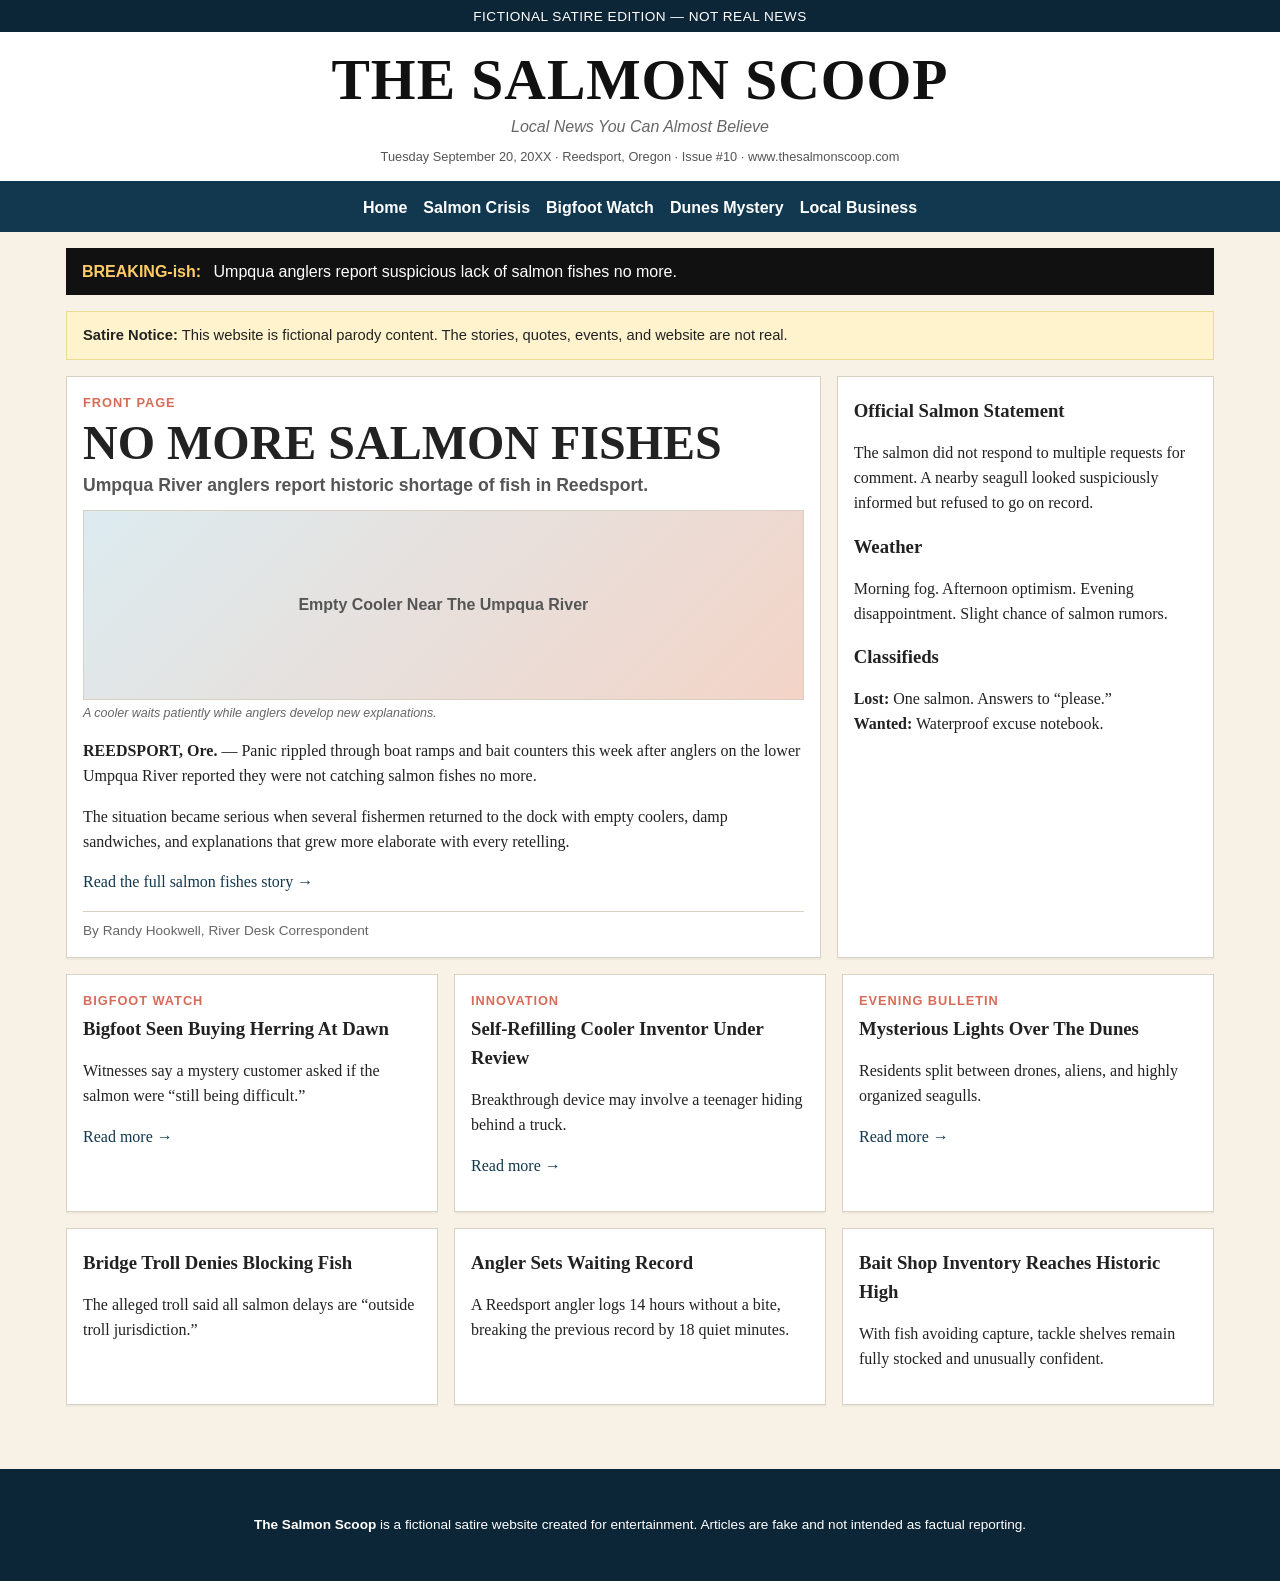
==== index.html @ 087f330e "Add files via upload" ====
<!doctype html>
<html lang="en"><head><meta charset="utf-8"><meta name="viewport" content="width=device-width, initial-scale=1"><title>Home | The Salmon Scoop</title><link rel="stylesheet" href="assets/style.css"></head><body>
<div class="topbar">FICTIONAL SATIRE EDITION — NOT REAL NEWS</div>
<header class="masthead">
  <h1>THE SALMON SCOOP</h1>
  <div class="tag">Local News You Can Almost Believe</div>
  <div class="meta">Tuesday September 20, 20XX · Reedsport, Oregon · Issue #10 · www.thesalmonscoop.com</div>
</header>
<nav class="nav">
  <a href="index.html">Home</a>
  <a href="articles/no-more-salmon-fishes.html">Salmon Crisis</a>
  <a href="articles/bigfoot-buys-herring.html">Bigfoot Watch</a>
  <a href="articles/dunes-lights.html">Dunes Mystery</a>
  <a href="articles/cooler-inventor.html">Local Business</a>
</nav>
<main class="wrap">
<div class="ticker"><span>BREAKING-ish:</span> Umpqua anglers report suspicious lack of salmon fishes no more.</div>
<div class="alert"><strong>Satire Notice:</strong> This website is fictional parody content. The stories, quotes, events, and website are not real.</div>
<section class="hero">
  <article class="mainstory">
    <div class="kicker">Front Page</div>
    <h2>NO MORE SALMON FISHES</h2>
    <div class="subtitle">Umpqua River anglers report historic shortage of fish in Reedsport.</div>
    <div class="photo">Empty Cooler Near The Umpqua River</div><div class="caption">A cooler waits patiently while anglers develop new explanations.</div>
    <p><strong>REEDSPORT, Ore.</strong> — Panic rippled through boat ramps and bait counters this week after anglers on the lower Umpqua River reported they were not catching salmon fishes no more.</p>
    <p>The situation became serious when several fishermen returned to the dock with empty coolers, damp sandwiches, and explanations that grew more elaborate with every retelling.</p>
    <p><a href="articles/no-more-salmon-fishes.html">Read the full salmon fishes story →</a></p>
    <div class="byline">By Randy Hookwell, River Desk Correspondent</div>
  </article>
  <aside class="sidebox">
    <h3>Official Salmon Statement</h3>
    <p>The salmon did not respond to multiple requests for comment. A nearby seagull looked suspiciously informed but refused to go on record.</p>
    <h3>Weather</h3>
    <p>Morning fog. Afternoon optimism. Evening disappointment. Slight chance of salmon rumors.</p>
    <h3>Classifieds</h3>
    <p><strong>Lost:</strong> One salmon. Answers to “please.”<br><strong>Wanted:</strong> Waterproof excuse notebook.</p>
  </aside>
</section>
<section class="grid">
  <article class="card"><div class="kicker">Bigfoot Watch</div><h3>Bigfoot Seen Buying Herring At Dawn</h3><p>Witnesses say a mystery customer asked if the salmon were “still being difficult.”</p><p><a href="articles/bigfoot-buys-herring.html">Read more →</a></p></article>
  <article class="card"><div class="kicker">Innovation</div><h3>Self-Refilling Cooler Inventor Under Review</h3><p>Breakthrough device may involve a teenager hiding behind a truck.</p><p><a href="articles/cooler-inventor.html">Read more →</a></p></article>
  <article class="card"><div class="kicker">Evening Bulletin</div><h3>Mysterious Lights Over The Dunes</h3><p>Residents split between drones, aliens, and highly organized seagulls.</p><p><a href="articles/dunes-lights.html">Read more →</a></p></article>
</section>
<section class="grid">
  <article class="card"><h3>Bridge Troll Denies Blocking Fish</h3><p>The alleged troll said all salmon delays are “outside troll jurisdiction.”</p></article>
  <article class="card"><h3>Angler Sets Waiting Record</h3><p>A Reedsport angler logs 14 hours without a bite, breaking the previous record by 18 quiet minutes.</p></article>
  <article class="card"><h3>Bait Shop Inventory Reaches Historic High</h3><p>With fish avoiding capture, tackle shelves remain fully stocked and unusually confident.</p></article>
</section>
</main>
<footer class="footer">
  <p><strong>The Salmon Scoop</strong> is a fictional satire website created for entertainment. Articles are fake and not intended as factual reporting.</p>
</footer>
</body></html>
---- assets/style.css ----
:root{
  --navy:#12384f; --blue:#1f668a; --cream:#f7f1e6; --ink:#222; --muted:#666; --line:#d8d0c2; --salmon:#d86b57;
}
*{box-sizing:border-box} body{margin:0;background:var(--cream);color:var(--ink);font-family:Georgia,'Times New Roman',serif;line-height:1.55}
a{color:var(--navy);text-decoration:none} a:hover{text-decoration:underline}
.topbar{background:#0d2637;color:white;font-family:Arial,sans-serif;font-size:.85rem;padding:.35rem 1rem;text-align:center;letter-spacing:.03rem}
.masthead{background:white;border-bottom:4px solid var(--navy);padding:1.3rem 1rem .9rem;text-align:center}
.masthead h1{font-size:3.6rem;margin:0;letter-spacing:.06rem;line-height:.95;color:#111}
.masthead .tag{font-family:Arial,sans-serif;color:var(--muted);font-style:italic;margin-top:.45rem}.masthead .meta{font-family:Arial,sans-serif;font-size:.8rem;color:#555;margin-top:.45rem}
.nav{display:flex;gap:1rem;justify-content:center;flex-wrap:wrap;background:var(--navy);padding:.7rem 1rem;font-family:Arial,sans-serif;font-weight:bold}.nav a{color:white}.wrap{max-width:1180px;margin:0 auto;padding:1rem}
.alert{background:#fff3cd;border:1px solid #eadb93;padding:.75rem 1rem;margin:1rem 0;font-family:Arial,sans-serif;font-size:.92rem}
.hero{display:grid;grid-template-columns:2fr 1fr;gap:1rem;margin:1rem 0}.mainstory,.sidebox,.card,.article{background:white;border:1px solid var(--line);padding:1rem;box-shadow:0 2px 0 rgba(0,0,0,.03)}
.kicker{font-family:Arial,sans-serif;text-transform:uppercase;color:var(--salmon);font-weight:bold;font-size:.8rem;letter-spacing:.06rem}.mainstory h2{font-size:3rem;line-height:.95;margin:.4rem 0}.subtitle{font-family:Arial,sans-serif;color:#555;font-size:1.1rem;font-weight:bold}.byline{font-family:Arial,sans-serif;color:#666;font-size:.85rem;border-top:1px solid var(--line);padding-top:.5rem;margin-top:.8rem}
.grid{display:grid;grid-template-columns:repeat(3,1fr);gap:1rem;margin:1rem 0}.card h3,.sidebox h3{margin:.2rem 0 .5rem}.photo{height:190px;background:linear-gradient(135deg,#dcebf0,#f3d4c7);border:1px solid var(--line);display:flex;align-items:center;justify-content:center;font-family:Arial,sans-serif;color:#555;font-weight:bold;text-align:center;padding:1rem;margin:.7rem 0}.caption{font-family:Arial,sans-serif;color:#666;font-size:.78rem;font-style:italic;margin-top:-.45rem}.ticker{background:#111;color:white;padding:.7rem 1rem;font-family:Arial,sans-serif;overflow:hidden}.ticker span{color:#ffcc66;font-weight:bold;margin-right:.5rem}
.article{max-width:850px;margin:1rem auto}.article h2{font-size:2.6rem;line-height:1;margin:.5rem 0}.article p{font-size:1.05rem}.quote{font-size:1.3rem;border-left:5px solid var(--salmon);padding:.5rem 1rem;background:#fff8f3;font-style:italic}
.footer{background:#0d2637;color:white;text-align:center;padding:2rem 1rem;margin-top:2rem;font-family:Arial,sans-serif;font-size:.85rem}.footer a{color:#fff}
@media(max-width:820px){.hero,.grid{grid-template-columns:1fr}.masthead h1{font-size:2.3rem}.mainstory h2{font-size:2.1rem}.wrap{padding:.7rem}}
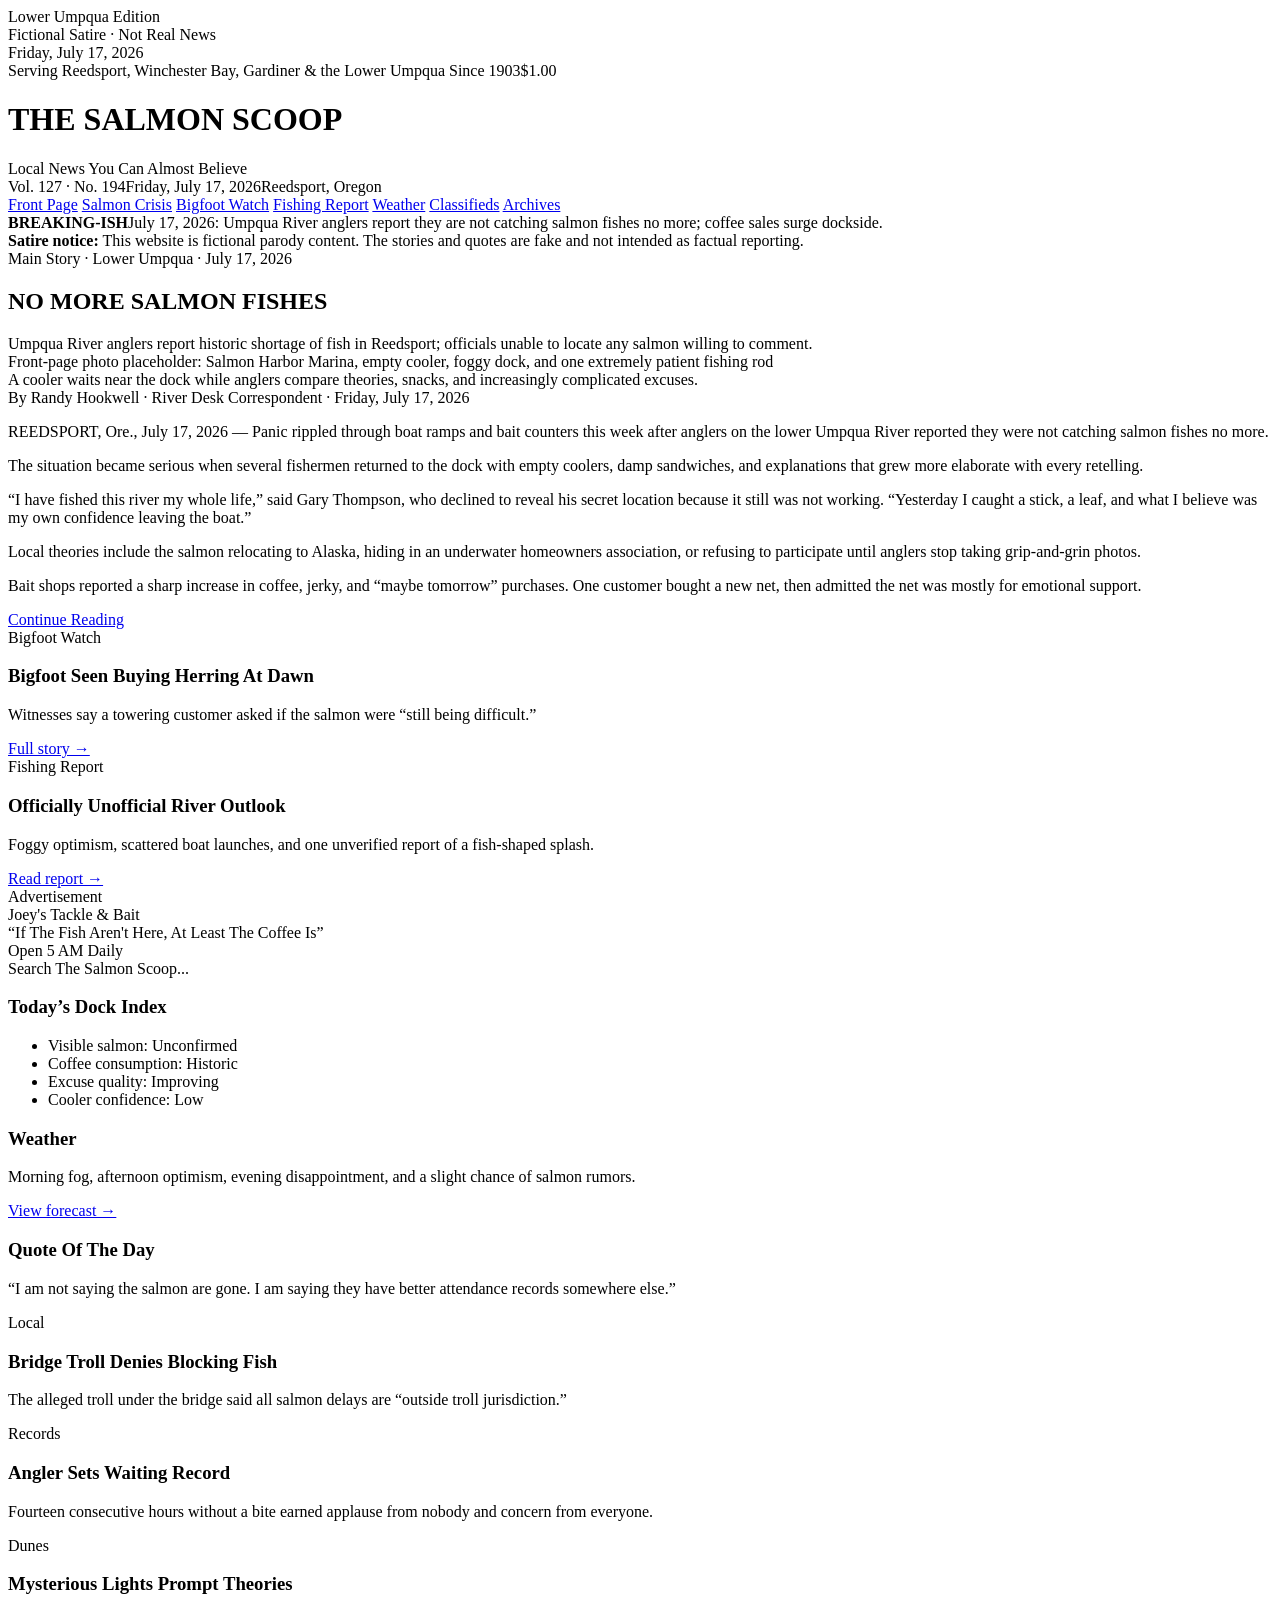
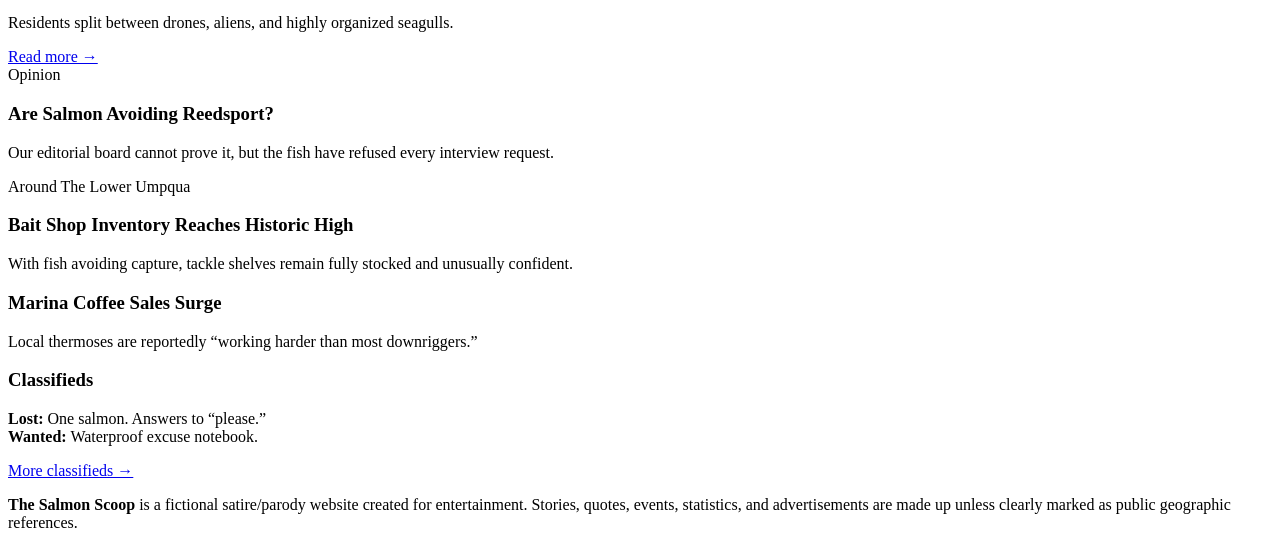
==== commit 1e5a6cf3: "Add files via upload" ====
--- a/index.html
+++ b/index.html
@@ -1,53 +1,68 @@
 <!doctype html>
-<html lang="en"><head><meta charset="utf-8"><meta name="viewport" content="width=device-width, initial-scale=1"><title>Home | The Salmon Scoop</title><link rel="stylesheet" href="assets/style.css"></head><body>
-<div class="topbar">FICTIONAL SATIRE EDITION — NOT REAL NEWS</div>
-<header class="masthead">
-  <h1>THE SALMON SCOOP</h1>
-  <div class="tag">Local News You Can Almost Believe</div>
-  <div class="meta">Tuesday September 20, 20XX · Reedsport, Oregon · Issue #10 · www.thesalmonscoop.com</div>
-</header>
-<nav class="nav">
-  <a href="index.html">Home</a>
-  <a href="articles/no-more-salmon-fishes.html">Salmon Crisis</a>
-  <a href="articles/bigfoot-buys-herring.html">Bigfoot Watch</a>
-  <a href="articles/dunes-lights.html">Dunes Mystery</a>
-  <a href="articles/cooler-inventor.html">Local Business</a>
-</nav>
-<main class="wrap">
-<div class="ticker"><span>BREAKING-ish:</span> Umpqua anglers report suspicious lack of salmon fishes no more.</div>
-<div class="alert"><strong>Satire Notice:</strong> This website is fictional parody content. The stories, quotes, events, and website are not real.</div>
-<section class="hero">
-  <article class="mainstory">
-    <div class="kicker">Front Page</div>
+<html lang="en"><head><meta charset="utf-8"><meta name="viewport" content="width=device-width, initial-scale=1"><title>Front Page | The Salmon Scoop</title><link rel="stylesheet" href="/TheSalmonScoop-news/assets/style.css"></head><body>
+<div class="paper">
+  <div class="utility"><div>Lower Umpqua Edition</div><div>Fictional Satire · Not Real News</div><div>Friday, July 17, 2026</div></div>
+  <header class="flag">
+    <div class="flag-top"><span>Serving Reedsport, Winchester Bay, Gardiner & the Lower Umpqua Since 1903</span><span class="price">$1.00</span></div>
+    <div class="nameplate"><h1>THE SALMON SCOOP</h1><div class="tag">Local News You Can Almost Believe</div></div>
+    <div class="flag-bottom"><span>Vol. 127 · No. 194</span><span>Friday, July 17, 2026</span><span>Reedsport, Oregon</span></div>
+  </header>
+  <nav class="nav">
+    <a href="/TheSalmonScoop-news/index.html">Front Page</a>
+    <a href="/TheSalmonScoop-news/articles/no-more-salmon-fishes.html">Salmon Crisis</a>
+    <a href="/TheSalmonScoop-news/articles/bigfoot-buys-herring.html">Bigfoot Watch</a>
+    <a href="/TheSalmonScoop-news/sections/fishing-report.html">Fishing Report</a>
+    <a href="/TheSalmonScoop-news/sections/weather.html">Weather</a>
+    <a href="/TheSalmonScoop-news/sections/classifieds.html">Classifieds</a>
+    <a href="/TheSalmonScoop-news/sections/archives.html">Archives</a>
+  </nav>
+<main class="content">
+<div class="breaking"><strong>BREAKING-ISH</strong><span>July 17, 2026: Umpqua River anglers report they are not catching salmon fishes no more; coffee sales surge dockside.</span></div>
+<div class="disclaimer"><strong>Satire notice:</strong> This website is fictional parody content. The stories and quotes are fake and not intended as factual reporting.</div>
+<section class="front-grid">
+  <article class="lead">
+    <div class="kicker">Main Story · Lower Umpqua · July 17, 2026</div>
     <h2>NO MORE SALMON FISHES</h2>
-    <div class="subtitle">Umpqua River anglers report historic shortage of fish in Reedsport.</div>
-    <div class="photo">Empty Cooler Near The Umpqua River</div><div class="caption">A cooler waits patiently while anglers develop new explanations.</div>
-    <p><strong>REEDSPORT, Ore.</strong> — Panic rippled through boat ramps and bait counters this week after anglers on the lower Umpqua River reported they were not catching salmon fishes no more.</p>
-    <p>The situation became serious when several fishermen returned to the dock with empty coolers, damp sandwiches, and explanations that grew more elaborate with every retelling.</p>
-    <p><a href="articles/no-more-salmon-fishes.html">Read the full salmon fishes story →</a></p>
-    <div class="byline">By Randy Hookwell, River Desk Correspondent</div>
+    <div class="deck">Umpqua River anglers report historic shortage of fish in Reedsport; officials unable to locate any salmon willing to comment.</div>
+    <div class="photo tall">Front-page photo placeholder: Salmon Harbor Marina, empty cooler, foggy dock, and one extremely patient fishing rod</div>
+    <div class="caption">A cooler waits near the dock while anglers compare theories, snacks, and increasingly complicated excuses.</div>
+    <div class="byline">By Randy Hookwell · River Desk Correspondent · Friday, July 17, 2026</div>
+    <div class="article-columns">
+      <p class="dropcap"><span class="dateline">REEDSPORT, Ore., July 17, 2026</span> — Panic rippled through boat ramps and bait counters this week after anglers on the lower Umpqua River reported they were not catching salmon fishes no more.</p>
+      <p>The situation became serious when several fishermen returned to the dock with empty coolers, damp sandwiches, and explanations that grew more elaborate with every retelling.</p>
+      <p>“I have fished this river my whole life,” said Gary Thompson, who declined to reveal his secret location because it still was not working. “Yesterday I caught a stick, a leaf, and what I believe was my own confidence leaving the boat.”</p>
+      <p>Local theories include the salmon relocating to Alaska, hiding in an underwater homeowners association, or refusing to participate until anglers stop taking grip-and-grin photos.</p>
+      <p>Bait shops reported a sharp increase in coffee, jerky, and “maybe tomorrow” purchases. One customer bought a new net, then admitted the net was mostly for emotional support.</p>
+    </div>
+    <a class="button" href="/TheSalmonScoop-news/articles/no-more-salmon-fishes.html">Continue Reading</a>
   </article>
-  <aside class="sidebox">
-    <h3>Official Salmon Statement</h3>
-    <p>The salmon did not respond to multiple requests for comment. A nearby seagull looked suspiciously informed but refused to go on record.</p>
-    <h3>Weather</h3>
-    <p>Morning fog. Afternoon optimism. Evening disappointment. Slight chance of salmon rumors.</p>
-    <h3>Classifieds</h3>
-    <p><strong>Lost:</strong> One salmon. Answers to “please.”<br><strong>Wanted:</strong> Waterproof excuse notebook.</p>
+  <aside class="side-stack">
+    <div class="box"><div class="kicker">Bigfoot Watch</div><h3>Bigfoot Seen Buying Herring At Dawn</h3><p>Witnesses say a towering customer asked if the salmon were “still being difficult.”</p><a href="/TheSalmonScoop-news/articles/bigfoot-buys-herring.html">Full story →</a></div>
+    <div class="box"><div class="kicker">Fishing Report</div><h3>Officially Unofficial River Outlook</h3><p>Foggy optimism, scattered boat launches, and one unverified report of a fish-shaped splash.</p><a href="/TheSalmonScoop-news/sections/fishing-report.html">Read report →</a></div>
+    <div class="ad">Advertisement<br>Joey's Tackle & Bait<br>“If The Fish Aren't Here, At Least The Coffee Is”<br>Open 5 AM Daily</div>
+  </aside>
+  <aside class="rail">
+    <div class="searchbar">Search The Salmon Scoop...</div>
+    <div class="box"><h3>Today’s Dock Index</h3><ul class="quick-list"><li>Visible salmon: Unconfirmed</li><li>Coffee consumption: Historic</li><li>Excuse quality: Improving</li><li>Cooler confidence: Low</li></ul></div>
+    <div class="box"><h3>Weather</h3><p>Morning fog, afternoon optimism, evening disappointment, and a slight chance of salmon rumors.</p><a href="/TheSalmonScoop-news/sections/weather.html">View forecast →</a></div>
+    <div class="box"><h3>Quote Of The Day</h3><p>“I am not saying the salmon are gone. I am saying they have better attendance records somewhere else.”</p></div>
   </aside>
 </section>
-<section class="grid">
-  <article class="card"><div class="kicker">Bigfoot Watch</div><h3>Bigfoot Seen Buying Herring At Dawn</h3><p>Witnesses say a mystery customer asked if the salmon were “still being difficult.”</p><p><a href="articles/bigfoot-buys-herring.html">Read more →</a></p></article>
-  <article class="card"><div class="kicker">Innovation</div><h3>Self-Refilling Cooler Inventor Under Review</h3><p>Breakthrough device may involve a teenager hiding behind a truck.</p><p><a href="articles/cooler-inventor.html">Read more →</a></p></article>
-  <article class="card"><div class="kicker">Evening Bulletin</div><h3>Mysterious Lights Over The Dunes</h3><p>Residents split between drones, aliens, and highly organized seagulls.</p><p><a href="articles/dunes-lights.html">Read more →</a></p></article>
+<section class="below-grid">
+  <article class="tease"><span class="badge">Local</span><h3>Bridge Troll Denies Blocking Fish</h3><p>The alleged troll under the bridge said all salmon delays are “outside troll jurisdiction.”</p></article>
+  <article class="tease"><span class="badge">Records</span><h3>Angler Sets Waiting Record</h3><p>Fourteen consecutive hours without a bite earned applause from nobody and concern from everyone.</p></article>
+  <article class="tease"><span class="badge">Dunes</span><h3>Mysterious Lights Prompt Theories</h3><p>Residents split between drones, aliens, and highly organized seagulls.</p><a href="/TheSalmonScoop-news/articles/dunes-lights.html">Read more →</a></article>
+  <article class="tease"><span class="badge">Opinion</span><h3>Are Salmon Avoiding Reedsport?</h3><p>Our editorial board cannot prove it, but the fish have refused every interview request.</p></article>
 </section>
-<section class="grid">
-  <article class="card"><h3>Bridge Troll Denies Blocking Fish</h3><p>The alleged troll said all salmon delays are “outside troll jurisdiction.”</p></article>
-  <article class="card"><h3>Angler Sets Waiting Record</h3><p>A Reedsport angler logs 14 hours without a bite, breaking the previous record by 18 quiet minutes.</p></article>
-  <article class="card"><h3>Bait Shop Inventory Reaches Historic High</h3><p>With fish avoiding capture, tackle shelves remain fully stocked and unusually confident.</p></article>
+<div class="section-title">Around The Lower Umpqua</div>
+<section class="three-col">
+  <article class="brief"><h3>Bait Shop Inventory Reaches Historic High</h3><p>With fish avoiding capture, tackle shelves remain fully stocked and unusually confident.</p></article>
+  <article class="brief"><h3>Marina Coffee Sales Surge</h3><p>Local thermoses are reportedly “working harder than most downriggers.”</p></article>
+  <article class="brief"><h3>Classifieds</h3><p><strong>Lost:</strong> One salmon. Answers to “please.”<br><strong>Wanted:</strong> Waterproof excuse notebook.</p><a href="/TheSalmonScoop-news/sections/classifieds.html">More classifieds →</a></article>
 </section>
 </main>
-<footer class="footer">
-  <p><strong>The Salmon Scoop</strong> is a fictional satire website created for entertainment. Articles are fake and not intended as factual reporting.</p>
-</footer>
+  <footer class="footer">
+    <p><strong>The Salmon Scoop</strong> is a fictional satire/parody website created for entertainment. Stories, quotes, events, statistics, and advertisements are made up unless clearly marked as public geographic references.</p>
+  </footer>
+</div>
 </body></html>
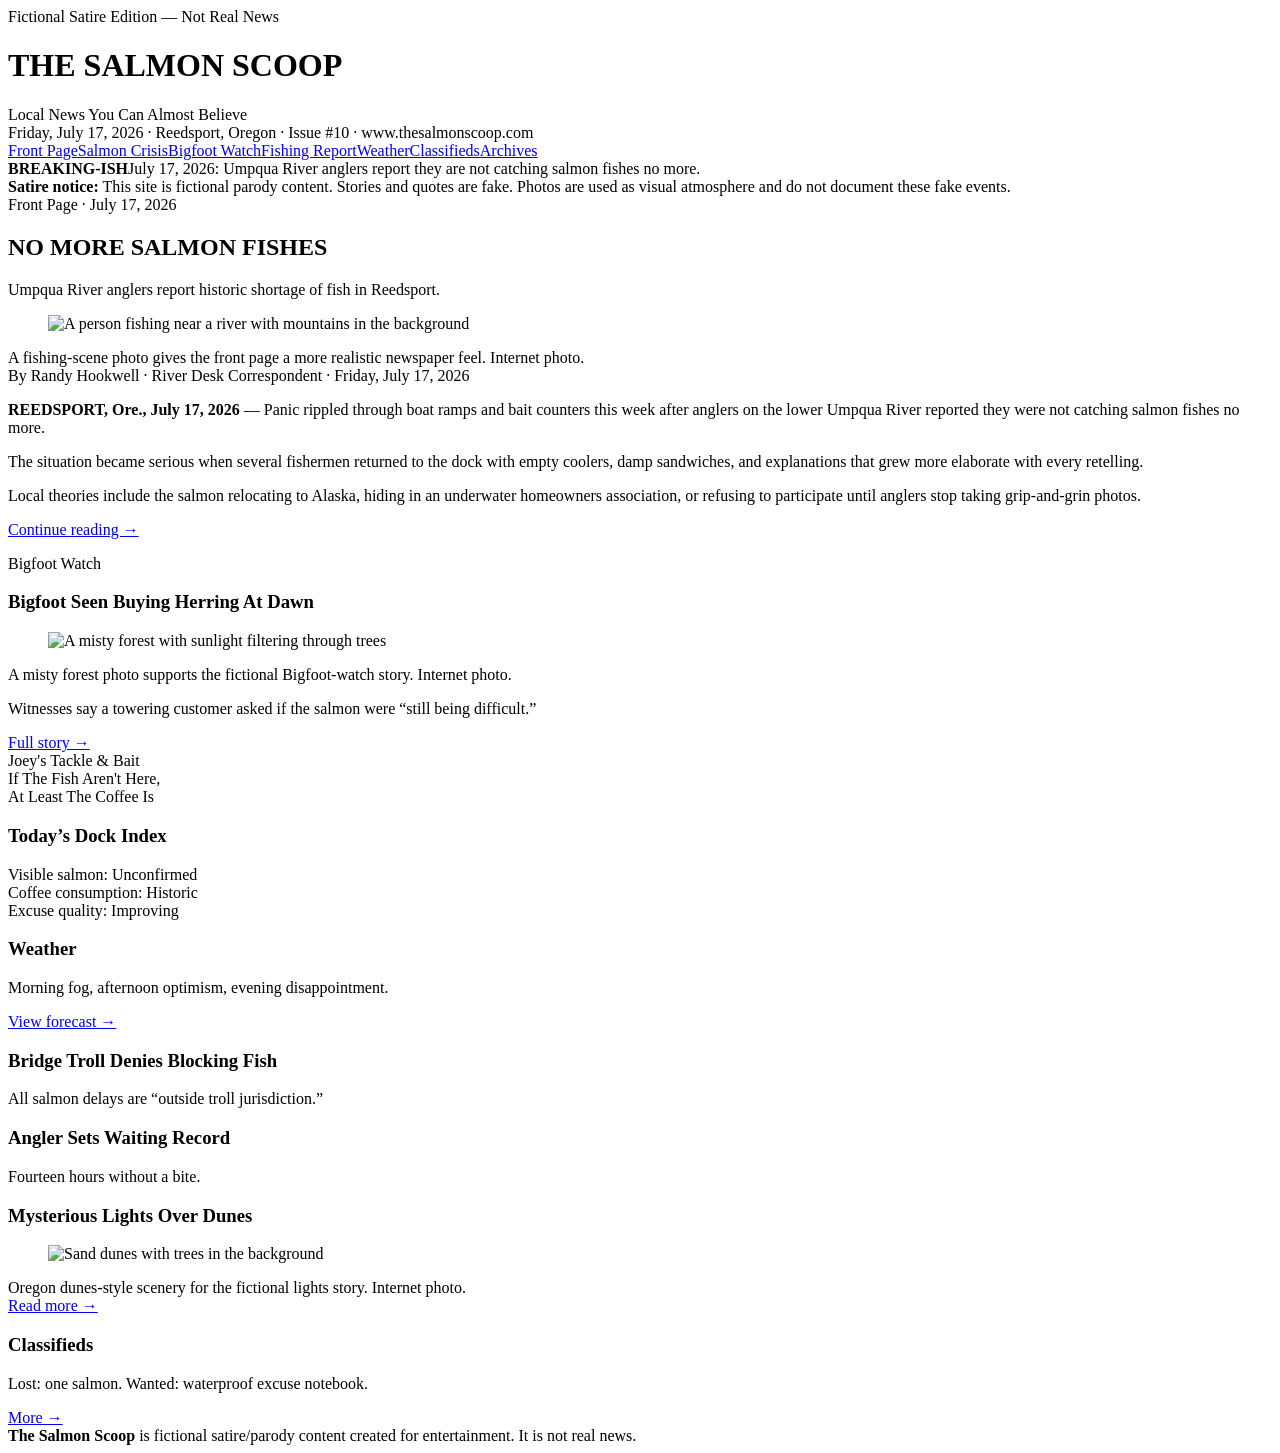
==== commit 0835e6c1: "Add files via upload" ====
--- a/index.html
+++ b/index.html
@@ -1,68 +1,4 @@
-<!doctype html>
-<html lang="en"><head><meta charset="utf-8"><meta name="viewport" content="width=device-width, initial-scale=1"><title>Front Page | The Salmon Scoop</title><link rel="stylesheet" href="/TheSalmonScoop-news/assets/style.css"></head><body>
-<div class="paper">
-  <div class="utility"><div>Lower Umpqua Edition</div><div>Fictional Satire · Not Real News</div><div>Friday, July 17, 2026</div></div>
-  <header class="flag">
-    <div class="flag-top"><span>Serving Reedsport, Winchester Bay, Gardiner & the Lower Umpqua Since 1903</span><span class="price">$1.00</span></div>
-    <div class="nameplate"><h1>THE SALMON SCOOP</h1><div class="tag">Local News You Can Almost Believe</div></div>
-    <div class="flag-bottom"><span>Vol. 127 · No. 194</span><span>Friday, July 17, 2026</span><span>Reedsport, Oregon</span></div>
-  </header>
-  <nav class="nav">
-    <a href="/TheSalmonScoop-news/index.html">Front Page</a>
-    <a href="/TheSalmonScoop-news/articles/no-more-salmon-fishes.html">Salmon Crisis</a>
-    <a href="/TheSalmonScoop-news/articles/bigfoot-buys-herring.html">Bigfoot Watch</a>
-    <a href="/TheSalmonScoop-news/sections/fishing-report.html">Fishing Report</a>
-    <a href="/TheSalmonScoop-news/sections/weather.html">Weather</a>
-    <a href="/TheSalmonScoop-news/sections/classifieds.html">Classifieds</a>
-    <a href="/TheSalmonScoop-news/sections/archives.html">Archives</a>
-  </nav>
-<main class="content">
-<div class="breaking"><strong>BREAKING-ISH</strong><span>July 17, 2026: Umpqua River anglers report they are not catching salmon fishes no more; coffee sales surge dockside.</span></div>
-<div class="disclaimer"><strong>Satire notice:</strong> This website is fictional parody content. The stories and quotes are fake and not intended as factual reporting.</div>
-<section class="front-grid">
-  <article class="lead">
-    <div class="kicker">Main Story · Lower Umpqua · July 17, 2026</div>
-    <h2>NO MORE SALMON FISHES</h2>
-    <div class="deck">Umpqua River anglers report historic shortage of fish in Reedsport; officials unable to locate any salmon willing to comment.</div>
-    <div class="photo tall">Front-page photo placeholder: Salmon Harbor Marina, empty cooler, foggy dock, and one extremely patient fishing rod</div>
-    <div class="caption">A cooler waits near the dock while anglers compare theories, snacks, and increasingly complicated excuses.</div>
-    <div class="byline">By Randy Hookwell · River Desk Correspondent · Friday, July 17, 2026</div>
-    <div class="article-columns">
-      <p class="dropcap"><span class="dateline">REEDSPORT, Ore., July 17, 2026</span> — Panic rippled through boat ramps and bait counters this week after anglers on the lower Umpqua River reported they were not catching salmon fishes no more.</p>
-      <p>The situation became serious when several fishermen returned to the dock with empty coolers, damp sandwiches, and explanations that grew more elaborate with every retelling.</p>
-      <p>“I have fished this river my whole life,” said Gary Thompson, who declined to reveal his secret location because it still was not working. “Yesterday I caught a stick, a leaf, and what I believe was my own confidence leaving the boat.”</p>
-      <p>Local theories include the salmon relocating to Alaska, hiding in an underwater homeowners association, or refusing to participate until anglers stop taking grip-and-grin photos.</p>
-      <p>Bait shops reported a sharp increase in coffee, jerky, and “maybe tomorrow” purchases. One customer bought a new net, then admitted the net was mostly for emotional support.</p>
-    </div>
-    <a class="button" href="/TheSalmonScoop-news/articles/no-more-salmon-fishes.html">Continue Reading</a>
-  </article>
-  <aside class="side-stack">
-    <div class="box"><div class="kicker">Bigfoot Watch</div><h3>Bigfoot Seen Buying Herring At Dawn</h3><p>Witnesses say a towering customer asked if the salmon were “still being difficult.”</p><a href="/TheSalmonScoop-news/articles/bigfoot-buys-herring.html">Full story →</a></div>
-    <div class="box"><div class="kicker">Fishing Report</div><h3>Officially Unofficial River Outlook</h3><p>Foggy optimism, scattered boat launches, and one unverified report of a fish-shaped splash.</p><a href="/TheSalmonScoop-news/sections/fishing-report.html">Read report →</a></div>
-    <div class="ad">Advertisement<br>Joey's Tackle & Bait<br>“If The Fish Aren't Here, At Least The Coffee Is”<br>Open 5 AM Daily</div>
-  </aside>
-  <aside class="rail">
-    <div class="searchbar">Search The Salmon Scoop...</div>
-    <div class="box"><h3>Today’s Dock Index</h3><ul class="quick-list"><li>Visible salmon: Unconfirmed</li><li>Coffee consumption: Historic</li><li>Excuse quality: Improving</li><li>Cooler confidence: Low</li></ul></div>
-    <div class="box"><h3>Weather</h3><p>Morning fog, afternoon optimism, evening disappointment, and a slight chance of salmon rumors.</p><a href="/TheSalmonScoop-news/sections/weather.html">View forecast →</a></div>
-    <div class="box"><h3>Quote Of The Day</h3><p>“I am not saying the salmon are gone. I am saying they have better attendance records somewhere else.”</p></div>
-  </aside>
-</section>
-<section class="below-grid">
-  <article class="tease"><span class="badge">Local</span><h3>Bridge Troll Denies Blocking Fish</h3><p>The alleged troll under the bridge said all salmon delays are “outside troll jurisdiction.”</p></article>
-  <article class="tease"><span class="badge">Records</span><h3>Angler Sets Waiting Record</h3><p>Fourteen consecutive hours without a bite earned applause from nobody and concern from everyone.</p></article>
-  <article class="tease"><span class="badge">Dunes</span><h3>Mysterious Lights Prompt Theories</h3><p>Residents split between drones, aliens, and highly organized seagulls.</p><a href="/TheSalmonScoop-news/articles/dunes-lights.html">Read more →</a></article>
-  <article class="tease"><span class="badge">Opinion</span><h3>Are Salmon Avoiding Reedsport?</h3><p>Our editorial board cannot prove it, but the fish have refused every interview request.</p></article>
-</section>
-<div class="section-title">Around The Lower Umpqua</div>
-<section class="three-col">
-  <article class="brief"><h3>Bait Shop Inventory Reaches Historic High</h3><p>With fish avoiding capture, tackle shelves remain fully stocked and unusually confident.</p></article>
-  <article class="brief"><h3>Marina Coffee Sales Surge</h3><p>Local thermoses are reportedly “working harder than most downriggers.”</p></article>
-  <article class="brief"><h3>Classifieds</h3><p><strong>Lost:</strong> One salmon. Answers to “please.”<br><strong>Wanted:</strong> Waterproof excuse notebook.</p><a href="/TheSalmonScoop-news/sections/classifieds.html">More classifieds →</a></article>
-</section>
-</main>
-  <footer class="footer">
-    <p><strong>The Salmon Scoop</strong> is a fictional satire/parody website created for entertainment. Stories, quotes, events, statistics, and advertisements are made up unless clearly marked as public geographic references.</p>
-  </footer>
-</div>
-</body></html>+<!doctype html><html lang="en"><head><meta charset="utf-8"><meta name="viewport" content="width=device-width,initial-scale=1"><title>Front Page | The Salmon Scoop</title><link rel="stylesheet" href="/TheSalmonScoop-news/assets/style.css"></head><body><div class="paper"><div class="top">Fictional Satire Edition — Not Real News</div><header class="mast"><h1>THE SALMON SCOOP</h1><div class="tag">Local News You Can Almost Believe</div><div class="meta">Friday, July 17, 2026 · Reedsport, Oregon · Issue #10 · www.thesalmonscoop.com</div></header><nav class="nav"><a href="/TheSalmonScoop-news/index.html">Front Page</a><a href="/TheSalmonScoop-news/articles/no-more-salmon-fishes.html">Salmon Crisis</a><a href="/TheSalmonScoop-news/articles/bigfoot-buys-herring.html">Bigfoot Watch</a><a href="/TheSalmonScoop-news/sections/fishing-report.html">Fishing Report</a><a href="/TheSalmonScoop-news/sections/weather.html">Weather</a><a href="/TheSalmonScoop-news/sections/classifieds.html">Classifieds</a><a href="/TheSalmonScoop-news/sections/archives.html">Archives</a></nav><main class="content">
+<div class="breaking"><b>BREAKING-ISH</b>July 17, 2026: Umpqua River anglers report they are not catching salmon fishes no more.</div>
+<div class="notice"><b>Satire notice:</b> This site is fictional parody content. Stories and quotes are fake. Photos are used as visual atmosphere and do not document these fake events.</div>
+<section class="grid"><article class="lead"><div class="kicker">Front Page · July 17, 2026</div><h2>NO MORE SALMON FISHES</h2><div class="deck">Umpqua River anglers report historic shortage of fish in Reedsport.</div><figure class="photo tall"><img src="https://images.unsplash.com/photo-1493787039806-2edcbe808750?ixlib=rb-4.0.3&ixid=MnwxMjA3fDB8MHxjb2xsZWN0aW9uLXBhZ2V8M3wzNDY4NDI5fHxlbnwwfHx8fA%3D%3D&w=1400&q=80" alt="A person fishing near a river with mountains in the background" loading="lazy"></figure><div class="caption">A fishing-scene photo gives the front page a more realistic newspaper feel. <span class="credit">Internet photo.</span></div><div class="byline">By Randy Hookwell · River Desk Correspondent · Friday, July 17, 2026</div><div class="columns"><p><b>REEDSPORT, Ore., July 17, 2026</b> — Panic rippled through boat ramps and bait counters this week after anglers on the lower Umpqua River reported they were not catching salmon fishes no more.</p><p>The situation became serious when several fishermen returned to the dock with empty coolers, damp sandwiches, and explanations that grew more elaborate with every retelling.</p><p>Local theories include the salmon relocating to Alaska, hiding in an underwater homeowners association, or refusing to participate until anglers stop taking grip-and-grin photos.</p></div><p><a href="/TheSalmonScoop-news/articles/no-more-salmon-fishes.html">Continue reading →</a></p></article><aside><div class="box"><div class="kicker">Bigfoot Watch</div><h3>Bigfoot Seen Buying Herring At Dawn</h3><figure class="photo small"><img src="https://images.unsplash.com/photo-1769006352025-1a429e69398f?fm=jpg&q=80&w=1400&auto=format&fit=crop&ixlib=rb-4.1.0" alt="A misty forest with sunlight filtering through trees" loading="lazy"></figure><div class="caption">A misty forest photo supports the fictional Bigfoot-watch story. <span class="credit">Internet photo.</span></div><p>Witnesses say a towering customer asked if the salmon were “still being difficult.”</p><a href="/TheSalmonScoop-news/articles/bigfoot-buys-herring.html">Full story →</a></div><div class="ad">Joey's Tackle & Bait<br>If The Fish Aren't Here,<br>At Least The Coffee Is</div></aside><aside><div class="box"><h3>Today’s Dock Index</h3><p>Visible salmon: Unconfirmed<br>Coffee consumption: Historic<br>Excuse quality: Improving</p></div><div class="box"><h3>Weather</h3><p>Morning fog, afternoon optimism, evening disappointment.</p><a href="/TheSalmonScoop-news/sections/weather.html">View forecast →</a></div></aside></section><section class="below"><div class="tease"><h3>Bridge Troll Denies Blocking Fish</h3><p>All salmon delays are “outside troll jurisdiction.”</p></div><div class="tease"><h3>Angler Sets Waiting Record</h3><p>Fourteen hours without a bite.</p></div><div class="tease"><h3>Mysterious Lights Over Dunes</h3><figure class="photo small"><img src="https://images.unsplash.com/photo-1688083395718-a7159d8fa0c4?fm=jpg&q=80&w=1400&ixlib=rb-4.1.0" alt="Sand dunes with trees in the background" loading="lazy"></figure><div class="caption">Oregon dunes-style scenery for the fictional lights story. <span class="credit">Internet photo.</span></div><a href="/TheSalmonScoop-news/articles/dunes-lights.html">Read more →</a></div><div class="tease"><h3>Classifieds</h3><p>Lost: one salmon. Wanted: waterproof excuse notebook.</p><a href="/TheSalmonScoop-news/sections/classifieds.html">More →</a></div></section></main><footer class="footer"><b>The Salmon Scoop</b> is fictional satire/parody content created for entertainment. It is not real news.</footer></div></body></html>
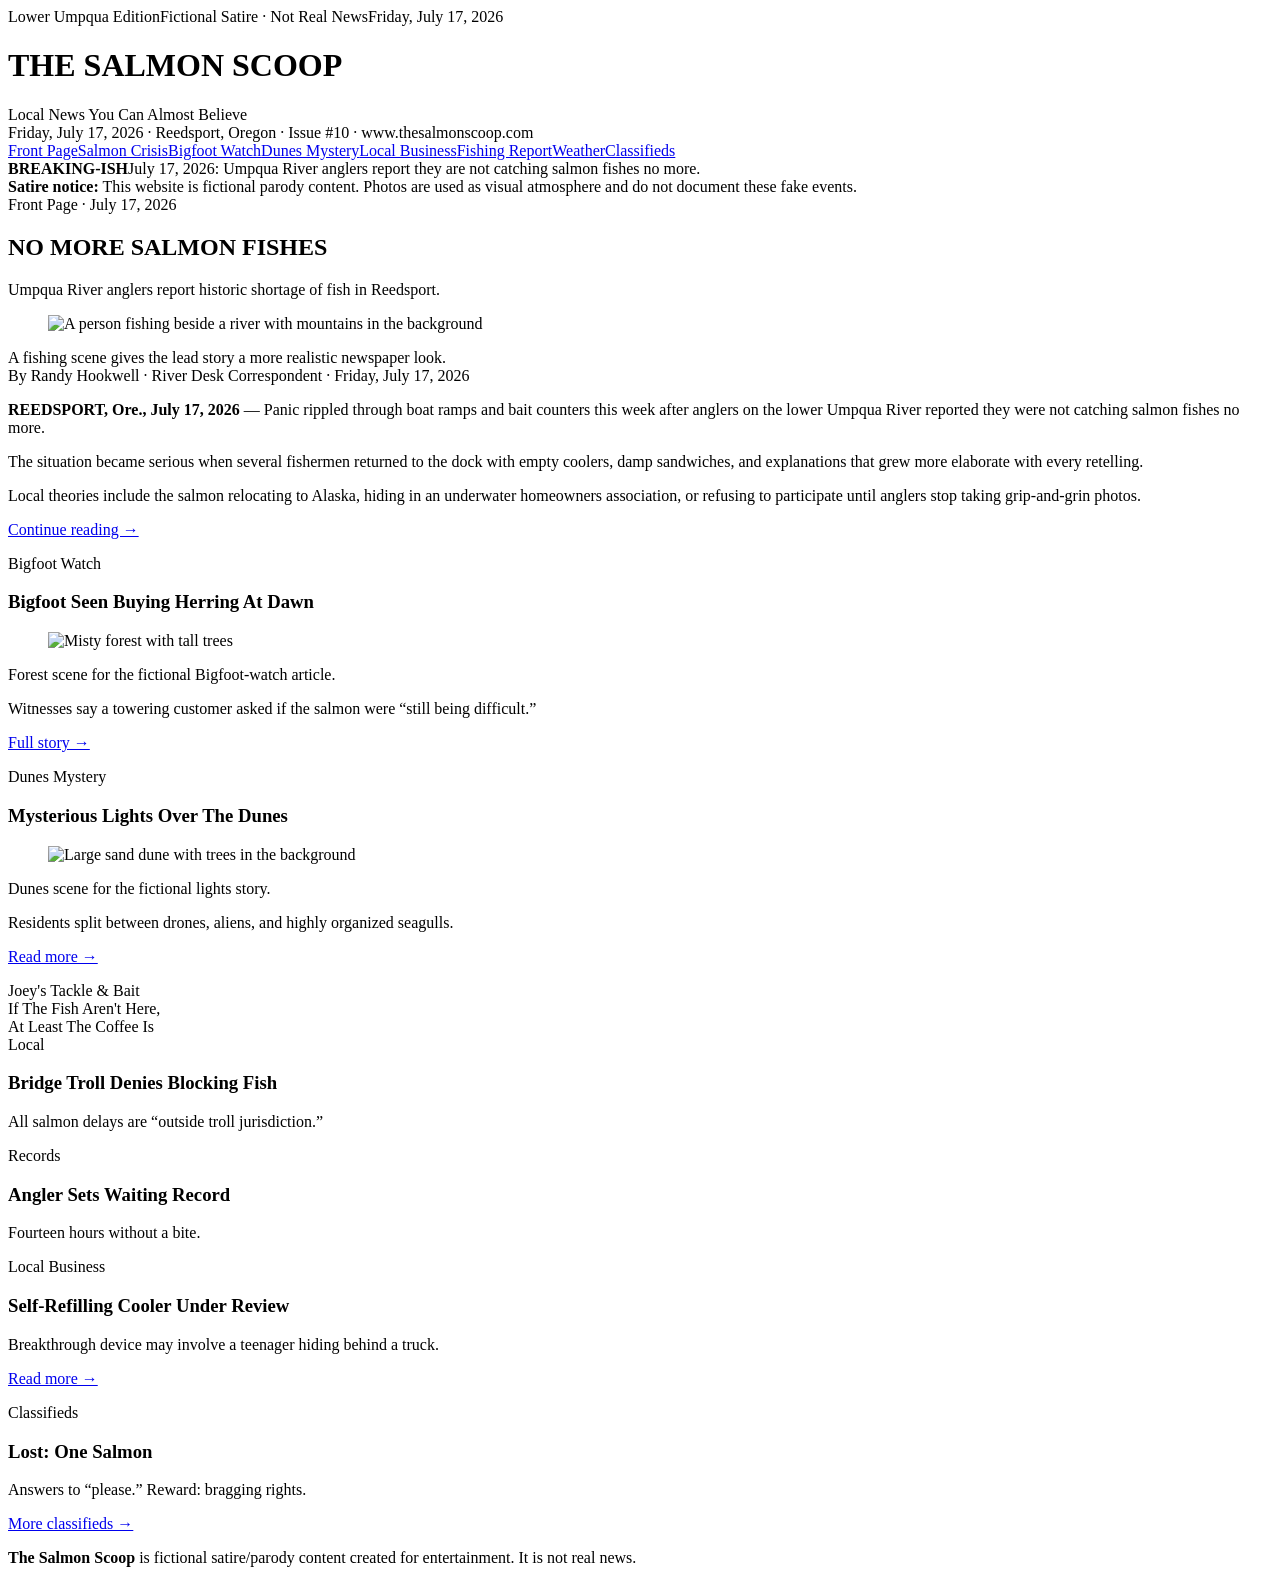
==== commit c964e938: "Add files via upload" ====
--- a/index.html
+++ b/index.html
@@ -1,4 +1,63 @@
-<!doctype html><html lang="en"><head><meta charset="utf-8"><meta name="viewport" content="width=device-width,initial-scale=1"><title>Front Page | The Salmon Scoop</title><link rel="stylesheet" href="/TheSalmonScoop-news/assets/style.css"></head><body><div class="paper"><div class="top">Fictional Satire Edition — Not Real News</div><header class="mast"><h1>THE SALMON SCOOP</h1><div class="tag">Local News You Can Almost Believe</div><div class="meta">Friday, July 17, 2026 · Reedsport, Oregon · Issue #10 · www.thesalmonscoop.com</div></header><nav class="nav"><a href="/TheSalmonScoop-news/index.html">Front Page</a><a href="/TheSalmonScoop-news/articles/no-more-salmon-fishes.html">Salmon Crisis</a><a href="/TheSalmonScoop-news/articles/bigfoot-buys-herring.html">Bigfoot Watch</a><a href="/TheSalmonScoop-news/sections/fishing-report.html">Fishing Report</a><a href="/TheSalmonScoop-news/sections/weather.html">Weather</a><a href="/TheSalmonScoop-news/sections/classifieds.html">Classifieds</a><a href="/TheSalmonScoop-news/sections/archives.html">Archives</a></nav><main class="content">
-<div class="breaking"><b>BREAKING-ISH</b>July 17, 2026: Umpqua River anglers report they are not catching salmon fishes no more.</div>
-<div class="notice"><b>Satire notice:</b> This site is fictional parody content. Stories and quotes are fake. Photos are used as visual atmosphere and do not document these fake events.</div>
-<section class="grid"><article class="lead"><div class="kicker">Front Page · July 17, 2026</div><h2>NO MORE SALMON FISHES</h2><div class="deck">Umpqua River anglers report historic shortage of fish in Reedsport.</div><figure class="photo tall"><img src="https://images.unsplash.com/photo-1493787039806-2edcbe808750?ixlib=rb-4.0.3&ixid=MnwxMjA3fDB8MHxjb2xsZWN0aW9uLXBhZ2V8M3wzNDY4NDI5fHxlbnwwfHx8fA%3D%3D&w=1400&q=80" alt="A person fishing near a river with mountains in the background" loading="lazy"></figure><div class="caption">A fishing-scene photo gives the front page a more realistic newspaper feel. <span class="credit">Internet photo.</span></div><div class="byline">By Randy Hookwell · River Desk Correspondent · Friday, July 17, 2026</div><div class="columns"><p><b>REEDSPORT, Ore., July 17, 2026</b> — Panic rippled through boat ramps and bait counters this week after anglers on the lower Umpqua River reported they were not catching salmon fishes no more.</p><p>The situation became serious when several fishermen returned to the dock with empty coolers, damp sandwiches, and explanations that grew more elaborate with every retelling.</p><p>Local theories include the salmon relocating to Alaska, hiding in an underwater homeowners association, or refusing to participate until anglers stop taking grip-and-grin photos.</p></div><p><a href="/TheSalmonScoop-news/articles/no-more-salmon-fishes.html">Continue reading →</a></p></article><aside><div class="box"><div class="kicker">Bigfoot Watch</div><h3>Bigfoot Seen Buying Herring At Dawn</h3><figure class="photo small"><img src="https://images.unsplash.com/photo-1769006352025-1a429e69398f?fm=jpg&q=80&w=1400&auto=format&fit=crop&ixlib=rb-4.1.0" alt="A misty forest with sunlight filtering through trees" loading="lazy"></figure><div class="caption">A misty forest photo supports the fictional Bigfoot-watch story. <span class="credit">Internet photo.</span></div><p>Witnesses say a towering customer asked if the salmon were “still being difficult.”</p><a href="/TheSalmonScoop-news/articles/bigfoot-buys-herring.html">Full story →</a></div><div class="ad">Joey's Tackle & Bait<br>If The Fish Aren't Here,<br>At Least The Coffee Is</div></aside><aside><div class="box"><h3>Today’s Dock Index</h3><p>Visible salmon: Unconfirmed<br>Coffee consumption: Historic<br>Excuse quality: Improving</p></div><div class="box"><h3>Weather</h3><p>Morning fog, afternoon optimism, evening disappointment.</p><a href="/TheSalmonScoop-news/sections/weather.html">View forecast →</a></div></aside></section><section class="below"><div class="tease"><h3>Bridge Troll Denies Blocking Fish</h3><p>All salmon delays are “outside troll jurisdiction.”</p></div><div class="tease"><h3>Angler Sets Waiting Record</h3><p>Fourteen hours without a bite.</p></div><div class="tease"><h3>Mysterious Lights Over Dunes</h3><figure class="photo small"><img src="https://images.unsplash.com/photo-1688083395718-a7159d8fa0c4?fm=jpg&q=80&w=1400&ixlib=rb-4.1.0" alt="Sand dunes with trees in the background" loading="lazy"></figure><div class="caption">Oregon dunes-style scenery for the fictional lights story. <span class="credit">Internet photo.</span></div><a href="/TheSalmonScoop-news/articles/dunes-lights.html">Read more →</a></div><div class="tease"><h3>Classifieds</h3><p>Lost: one salmon. Wanted: waterproof excuse notebook.</p><a href="/TheSalmonScoop-news/sections/classifieds.html">More →</a></div></section></main><footer class="footer"><b>The Salmon Scoop</b> is fictional satire/parody content created for entertainment. It is not real news.</footer></div></body></html>+<!doctype html>
+<html lang="en">
+<head>
+<meta charset="utf-8">
+<meta name="viewport" content="width=device-width, initial-scale=1">
+<title>Front Page | The Salmon Scoop</title>
+<link rel="stylesheet" href="/TheSalmonScoop-news/assets/style.css">
+</head>
+<body>
+<div class="site-shell">
+  <div class="top-strip"><span>Lower Umpqua Edition</span><span>Fictional Satire · Not Real News</span><span>Friday, July 17, 2026</span></div>
+  <header class="masthead">
+    <h1>THE SALMON SCOOP</h1>
+    <div class="tagline">Local News You Can Almost Believe</div>
+    <div class="meta">Friday, July 17, 2026 · Reedsport, Oregon · Issue #10 · www.thesalmonscoop.com</div>
+  </header>
+  <nav class="primary-nav"><a href="/TheSalmonScoop-news/index.html">Front Page</a><a href="/TheSalmonScoop-news/articles/no-more-salmon-fishes.html">Salmon Crisis</a><a href="/TheSalmonScoop-news/articles/bigfoot-buys-herring.html">Bigfoot Watch</a><a href="/TheSalmonScoop-news/articles/dunes-lights.html">Dunes Mystery</a><a href="/TheSalmonScoop-news/articles/cooler-inventor.html">Local Business</a><a href="/TheSalmonScoop-news/sections/fishing-report.html">Fishing Report</a><a href="/TheSalmonScoop-news/sections/weather.html">Weather</a><a href="/TheSalmonScoop-news/sections/classifieds.html">Classifieds</a></nav>
+  <main class="content">
+<div class="breaking"><strong>BREAKING-ISH</strong>July 17, 2026: Umpqua River anglers report they are not catching salmon fishes no more.</div>
+<div class="notice"><strong>Satire notice:</strong> This website is fictional parody content. Photos are used as visual atmosphere and do not document these fake events.</div>
+<section class="front-grid">
+  <article class="lead-card">
+    <div class="kicker">Front Page · July 17, 2026</div>
+    <h2>NO MORE SALMON FISHES</h2>
+    <div class="deck">Umpqua River anglers report historic shortage of fish in Reedsport.</div>
+    <figure class="news-photo article"><img src="https://images.unsplash.com/photo-1493787039806-2edcbe808750?ixlib=rb-4.0.3&w=1200&q=80&auto=format&fit=crop" alt="A person fishing beside a river with mountains in the background" loading="lazy"></figure><div class="caption">A fishing scene gives the lead story a more realistic newspaper look.</div>
+    <div class="byline">By Randy Hookwell · River Desk Correspondent · Friday, July 17, 2026</div>
+    <div class="story-columns">
+      <p><strong>REEDSPORT, Ore., July 17, 2026</strong> — Panic rippled through boat ramps and bait counters this week after anglers on the lower Umpqua River reported they were not catching salmon fishes no more.</p>
+      <p>The situation became serious when several fishermen returned to the dock with empty coolers, damp sandwiches, and explanations that grew more elaborate with every retelling.</p>
+      <p>Local theories include the salmon relocating to Alaska, hiding in an underwater homeowners association, or refusing to participate until anglers stop taking grip-and-grin photos.</p>
+    </div>
+    <p><a href="/TheSalmonScoop-news/articles/no-more-salmon-fishes.html">Continue reading →</a></p>
+  </article>
+  <aside class="sidebar-stack">
+    <article class="side-card">
+      <div class="kicker">Bigfoot Watch</div>
+      <h3>Bigfoot Seen Buying Herring At Dawn</h3>
+      <figure class="news-photo small"><img src="https://images.unsplash.com/photo-1769006352025-1a429e69398f?fm=jpg&q=80&w=1200&auto=format&fit=crop&ixlib=rb-4.1.0" alt="Misty forest with tall trees" loading="lazy"></figure><div class="caption">Forest scene for the fictional Bigfoot-watch article.</div>
+      <p>Witnesses say a towering customer asked if the salmon were “still being difficult.”</p>
+      <p><a href="/TheSalmonScoop-news/articles/bigfoot-buys-herring.html">Full story →</a></p>
+    </article>
+    <article class="side-card">
+      <div class="kicker">Dunes Mystery</div>
+      <h3>Mysterious Lights Over The Dunes</h3>
+      <figure class="news-photo small"><img src="https://images.unsplash.com/photo-1688083395718-a7159d8fa0c4?fm=jpg&q=80&w=1200&auto=format&fit=crop&ixlib=rb-4.1.0" alt="Large sand dune with trees in the background" loading="lazy"></figure><div class="caption">Dunes scene for the fictional lights story.</div>
+      <p>Residents split between drones, aliens, and highly organized seagulls.</p>
+      <p><a href="/TheSalmonScoop-news/articles/dunes-lights.html">Read more →</a></p>
+    </article>
+    <div class="ad-box">Joey's Tackle & Bait<br>If The Fish Aren't Here,<br>At Least The Coffee Is</div>
+  </aside>
+</section>
+<section class="teaser-grid">
+  <article class="story-card"><div class="kicker">Local</div><h3>Bridge Troll Denies Blocking Fish</h3><p>All salmon delays are “outside troll jurisdiction.”</p></article>
+  <article class="story-card"><div class="kicker">Records</div><h3>Angler Sets Waiting Record</h3><p>Fourteen hours without a bite.</p></article>
+  <article class="story-card"><div class="kicker">Local Business</div><h3>Self-Refilling Cooler Under Review</h3><p>Breakthrough device may involve a teenager hiding behind a truck.</p><p><a href="/TheSalmonScoop-news/articles/cooler-inventor.html">Read more →</a></p></article>
+  <article class="story-card"><div class="kicker">Classifieds</div><h3>Lost: One Salmon</h3><p>Answers to “please.” Reward: bragging rights.</p><p><a href="/TheSalmonScoop-news/sections/classifieds.html">More classifieds →</a></p></article>
+</section>
+</main>
+  <footer class="footer"><strong>The Salmon Scoop</strong> is fictional satire/parody content created for entertainment. It is not real news.</footer>
+</div>
+</body>
+</html>
